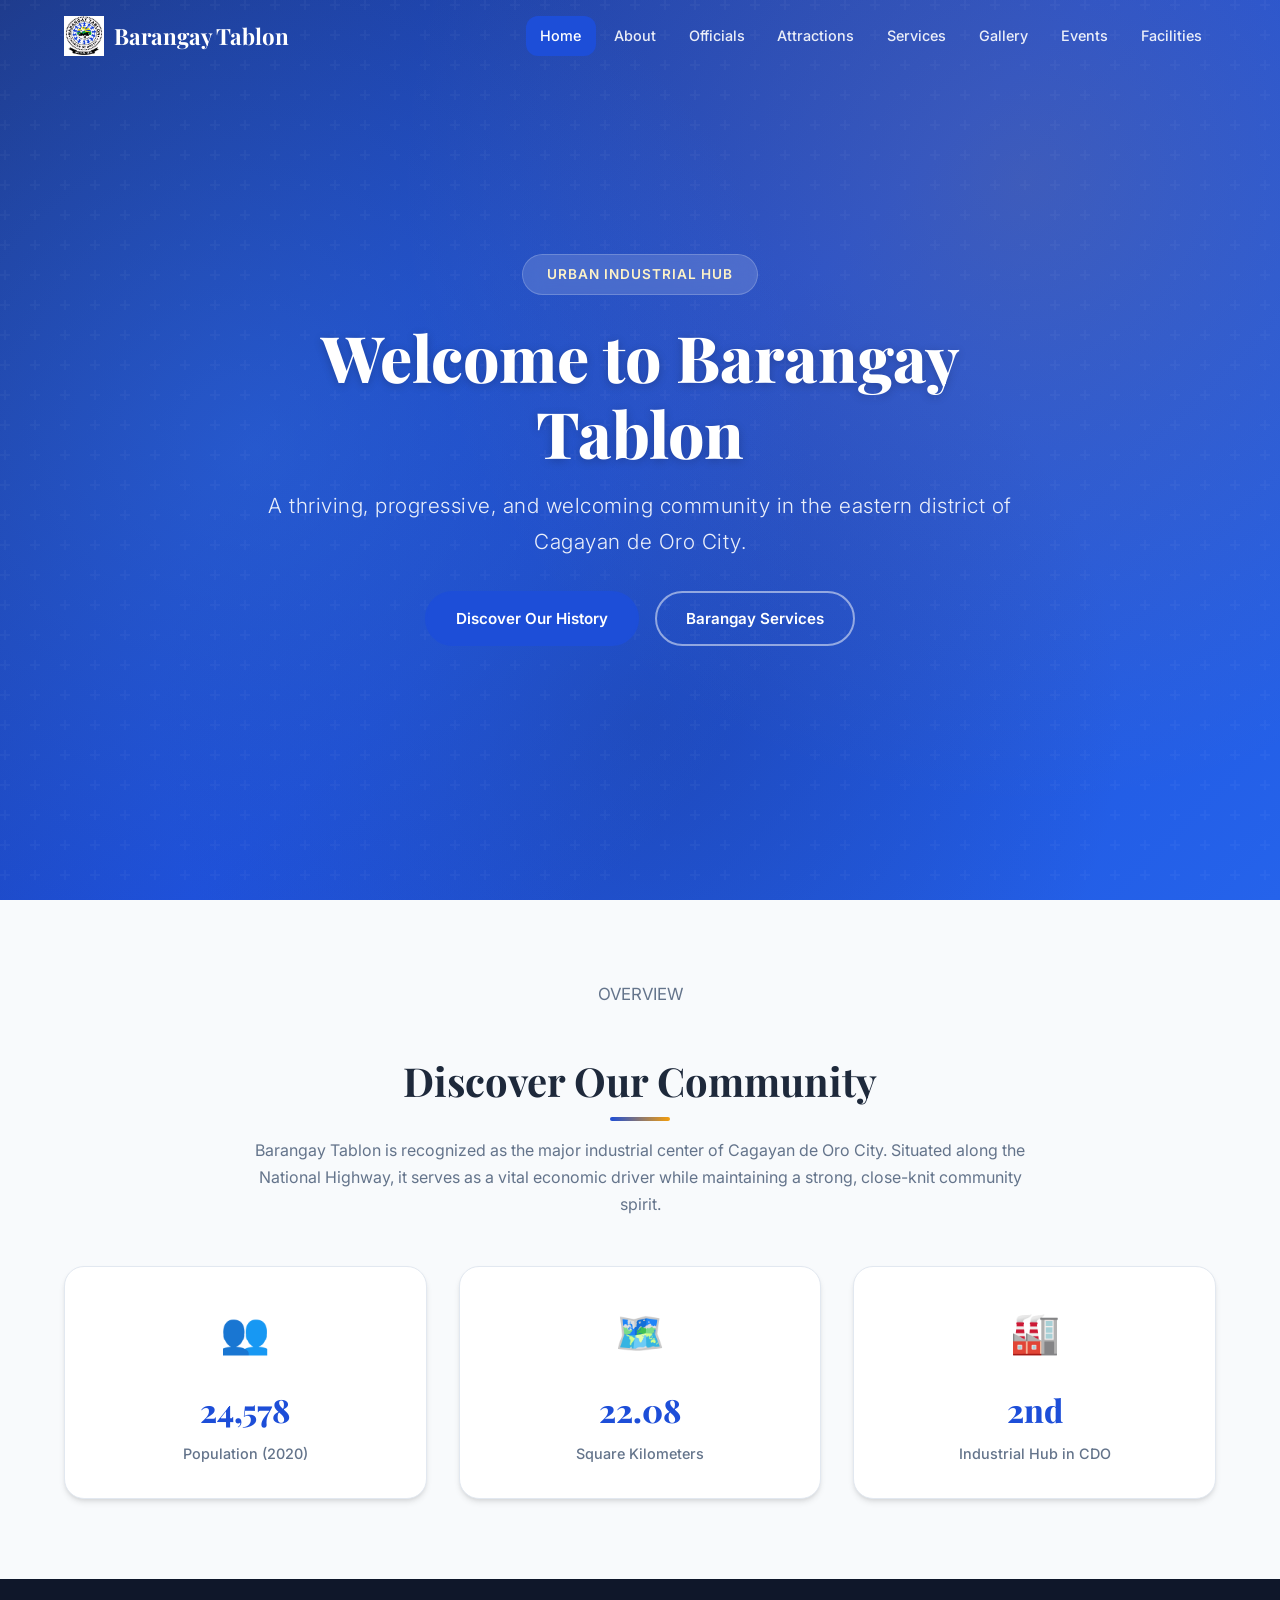
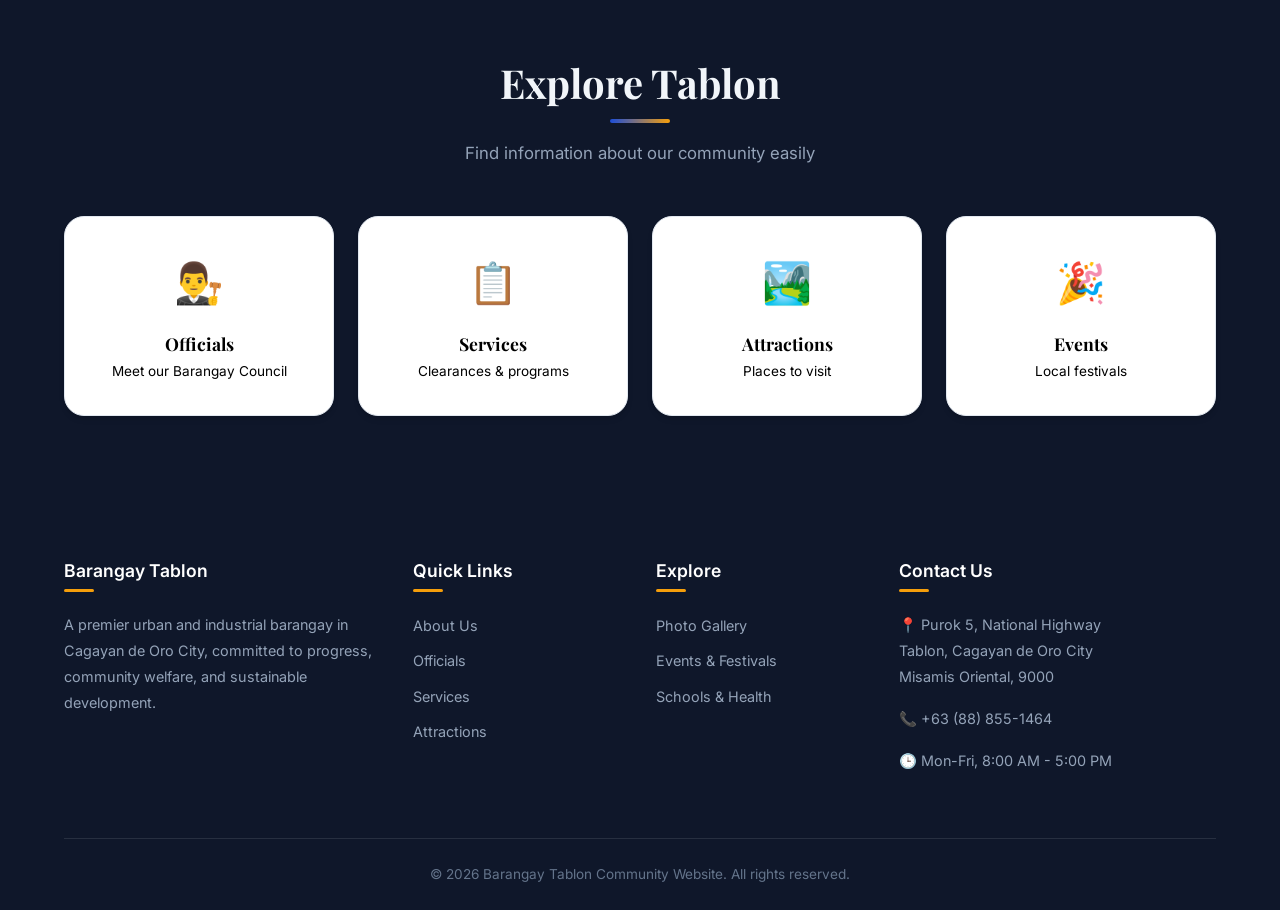
==== index.html @ ef137ee4 "feat: complete Barangay Tablon community portal mini-project for ITE 387" ====
<!DOCTYPE html>
<html lang="en">

<head>
    <meta charset="UTF-8">
    <meta name="viewport" content="width=device-width, initial-scale=1.0">
    <title>Barangay Tablon | Cagayan de Oro City</title>
    <meta name="description"
        content="Welcome to the official community website of Barangay Tablon, Cagayan de Oro City. Discover our history, services, and local attractions.">
    <link rel="stylesheet" href="css/styles.css">
</head>

<body>
    <!-- Navbar -->
    <nav class="navbar" id="navbar">
        <div class="container nav-container">
            <a href="index.html" class="nav-brand">
                <img src="barangay_tablon_logo.jpg" alt="Barangay Tablon Logo" class="brand-logo">
                Barangay Tablon
            </a>
            <button class="hamburger" id="hamburger" aria-label="Toggle Navigation">
                <span></span>
                <span></span>
                <span></span>
            </button>
            <div class="nav-links" id="navLinks">
                <a href="index.html">Home</a>
                <a href="about.html">About</a>
                <a href="officials.html">Officials</a>
                <a href="attractions.html">Attractions</a>
                <a href="services.html">Services</a>
                <a href="gallery.html">Gallery</a>
                <a href="events.html">Events</a>
                <a href="facilities.html">Facilities</a>
            </div>
        </div>
    </nav>
    <div class="nav-overlay" id="navOverlay"></div>

    <!-- Hero Section -->
    <header class="hero">
        <div class="hero-content">
            <div class="hero-badge">Urban Industrial Hub</div>
            <h1>Welcome to Barangay Tablon</h1>
            <p class="hero-tagline">A thriving, progressive, and welcoming community in the eastern district of Cagayan
                de Oro City.</p>
            <div class="hero-buttons">
                <a href="about.html" class="btn btn-primary">Discover Our History</a>
                <a href="services.html" class="btn btn-outline">Barangay Services</a>
            </div>
        </div>
    </header>

    <!-- Intro Section -->
    <section class="section animate-on-scroll">
        <div class="container">
            <div class="section-subtitle">OVERVIEW</div>
            <h2 class="section-title">Discover Our Community</h2>
            <p class="text-center" style="max-width: 800px; margin: 0 auto 3rem;">
                Barangay Tablon is recognized as the major industrial center of Cagayan de Oro City. Situated along the
                National Highway, it serves as a vital economic driver while maintaining a strong, close-knit community
                spirit.
            </p>

            <div class="grid-3">
                <div class="stat-card">
                    <div class="stat-icon">👥</div>
                    <div class="stat-number">24,578</div>
                    <p class="stat-label">Population (2020)</p>
                </div>
                <div class="stat-card">
                    <div class="stat-icon">🗺️</div>
                    <div class="stat-number">22.08</div>
                    <p class="stat-label">Square Kilometers</p>
                </div>
                <div class="stat-card">
                    <div class="stat-icon">🏭</div>
                    <div class="stat-number">2nd</div>
                    <p class="stat-label">Industrial Hub in CDO</p>
                </div>
            </div>
        </div>
    </section>

    <!-- Quick Links Section -->
    <section class="section section-dark animate-on-scroll">
        <div class="container">
            <h2 class="section-title">Explore Tablon</h2>
            <p class="section-subtitle">Find information about our community easily</p>

            <div class="grid-4">
                <a href="officials.html" class="quick-link-card">
                    <div class="ql-icon">👨‍⚖️</div>
                    <h3>Officials</h3>
                    <p>Meet our Barangay Council</p>
                </a>
                <a href="services.html" class="quick-link-card">
                    <div class="ql-icon">📋</div>
                    <h3>Services</h3>
                    <p>Clearances & programs</p>
                </a>
                <a href="attractions.html" class="quick-link-card">
                    <div class="ql-icon">🏞️</div>
                    <h3>Attractions</h3>
                    <p>Places to visit</p>
                </a>
                <a href="events.html" class="quick-link-card">
                    <div class="ql-icon">🎉</div>
                    <h3>Events</h3>
                    <p>Local festivals</p>
                </a>
            </div>
        </div>
    </section>

    <!-- Footer -->
    <footer class="footer">
        <div class="container">
            <div class="footer-grid">
                <div class="footer-col">
                    <h3>Barangay Tablon</h3>
                    <p>A premier urban and industrial barangay in Cagayan de Oro City, committed to progress, community
                        welfare, and sustainable development.</p>
                </div>
                <div class="footer-col">
                    <h3>Quick Links</h3>
                    <ul>
                        <li><a href="about.html">About Us</a></li>
                        <li><a href="officials.html">Officials</a></li>
                        <li><a href="services.html">Services</a></li>
                        <li><a href="attractions.html">Attractions</a></li>
                    </ul>
                </div>
                <div class="footer-col">
                    <h3>Explore</h3>
                    <ul>
                        <li><a href="gallery.html">Photo Gallery</a></li>
                        <li><a href="events.html">Events & Festivals</a></li>
                        <li><a href="facilities.html">Schools & Health</a></li>
                    </ul>
                </div>
                <div class="footer-col">
                    <h3>Contact Us</h3>
                    <p>📍 Purok 5, National Highway<br>Tablon, Cagayan de Oro City<br>Misamis Oriental, 9000</p>
                    <p>📞 +63 (88) 855-1464</p>
                    <p>🕒 Mon-Fri, 8:00 AM - 5:00 PM</p>
                </div>
            </div>
            <div class="footer-bottom">
                <p>&copy; 2026 Barangay Tablon Community Website. All rights reserved.</p>
            </div>
        </div>
    </footer>

    <script src="js/main.js"></script>
</body>

</html>
---- css/styles.css ----
/* ========================================
   Barangay Tablon Community Website
   Global Stylesheet
   ======================================== */

/* ---- Google Fonts ---- */
@import url('https://fonts.googleapis.com/css2?family=Inter:wght@300;400;500;600;700&family=Playfair+Display:wght@400;600;700;800&display=swap');

/* ========================================
   1. CSS Custom Properties
   ======================================== */
:root {
  /* Colors — Blue Theme */
  --primary: #1d4ed8;
  --primary-dark: #1e3a8a;
  --primary-light: #3b82f6;
  --primary-lighter: #93bbfd;
  --primary-lightest: #dbeafe;
  --primary-bg: #eff6ff;
  --accent: #f59e0b;
  --accent-dark: #d97706;
  --accent-light: #fef3c7;
  --bg: #f8fafc;
  --surface: #ffffff;
  --dark-bg: #0f172a;
  --dark-surface: #1e293b;
  --text: #1e293b;
  --text-light: #64748b;
  --text-white: #f1f5f9;
  --border: #e2e8f0;

  /* Shadows */
  --shadow-sm: 0 1px 2px rgba(0, 0, 0, 0.05);
  --shadow: 0 4px 6px -1px rgba(0, 0, 0, 0.1),
    0 2px 4px -2px rgba(0, 0, 0, 0.1);
  --shadow-md: 0 10px 15px -3px rgba(0, 0, 0, 0.1),
    0 4px 6px -4px rgba(0, 0, 0, 0.1);
  --shadow-lg: 0 20px 25px -5px rgba(0, 0, 0, 0.1),
    0 8px 10px -6px rgba(0, 0, 0, 0.1);
  --shadow-xl: 0 25px 50px -12px rgba(0, 0, 0, 0.25);

  /* Spacing */
  --section-padding: 5rem 0;
  --container-padding: 0 1.5rem;

  /* Borders */
  --radius: 12px;
  --radius-lg: 20px;
  --radius-full: 9999px;

  /* Transitions */
  --transition: 0.3s ease;
  --transition-slow: 0.5s ease;
}

/* ========================================
   2. Reset & Base
   ======================================== */
*,
*::before,
*::after {
  margin: 0;
  padding: 0;
  box-sizing: border-box;
}

html {
  scroll-behavior: smooth;
  font-size: 16px;
}

body {
  font-family: "Inter", -apple-system, BlinkMacSystemFont, sans-serif;
  color: var(--text);
  background: var(--bg);
  line-height: 1.7;
  overflow-x: hidden;
}

img {
  max-width: 100%;
  height: auto;
  display: block;
}

a {
  text-decoration: none;
  color: var(--primary);
  transition: color var(--transition);
}

a:hover {
  color: var(--primary-dark);
}

ul {
  list-style: none;
}

/* ========================================
   3. Typography
   ======================================== */
h1,
h2,
h3,
h4,
h5,
h6 {
  font-family: "Playfair Display", Georgia, serif;
  font-weight: 700;
  line-height: 1.2;
  color: var(--text);
}

h1 {
  font-size: clamp(2.2rem, 5vw, 3.5rem);
}

h2 {
  font-size: clamp(1.8rem, 4vw, 2.5rem);
}

h3 {
  font-size: clamp(1.3rem, 3vw, 1.75rem);
}

h4 {
  font-size: 1.25rem;
}

p {
  margin-bottom: 1rem;
  color: var(--text-light);
}

.text-center {
  text-align: center;
}

.text-accent {
  color: var(--accent);
}

.text-primary {
  color: var(--primary);
}

/* ========================================
   4. Layout Utilities
   ======================================== */
.container {
  max-width: 1200px;
  margin: 0 auto;
  padding: var(--container-padding);
}

.grid-2 {
  display: grid;
  grid-template-columns: repeat(2, 1fr);
  gap: 2rem;
}

.grid-3 {
  display: grid;
  grid-template-columns: repeat(3, 1fr);
  gap: 2rem;
}

.grid-4 {
  display: grid;
  grid-template-columns: repeat(4, 1fr);
  gap: 1.5rem;
}

.section {
  padding: var(--section-padding);
}

.section-title {
  text-align: center;
  margin-bottom: 1rem;
  position: relative;
}

.section-title::after {
  content: "";
  display: block;
  width: 60px;
  height: 4px;
  background: linear-gradient(90deg, var(--primary), var(--accent));
  margin: 0.75rem auto 0;
  border-radius: var(--radius-full);
}

.section-subtitle {
  text-align: center;
  color: var(--text-light);
  max-width: 600px;
  margin: 0 auto 3rem;
  font-size: 1.05rem;
}

.section-dark {
  background: var(--dark-bg);
  color: var(--text-white);
}

.section-dark h2,
.section-dark h3,
.section-dark h4 {
  color: var(--text-white);
}

.section-dark p {
  color: #94a3b8;
}

/* ========================================
   5. Navigation
   ======================================== */
.navbar {
  position: fixed;
  top: 0;
  left: 0;
  width: 100%;
  z-index: 1000;
  padding: 1rem 0;
  transition: all var(--transition);
  background: transparent;
}

.navbar.scrolled {
  background: rgba(255, 255, 255, 0.95);
  backdrop-filter: blur(20px);
  -webkit-backdrop-filter: blur(20px);
  box-shadow: var(--shadow);
  padding: 0.6rem 0;
}

.nav-container {
  display: flex;
  align-items: center;
  justify-content: space-between;
}

.nav-brand {
  display: flex;
  align-items: center;
  gap: 0.6rem;
  font-family: "Playfair Display", serif;
  font-size: 1.4rem;
  font-weight: 700;
  color: #fff;
  transition: color var(--transition);
}

.navbar.scrolled .nav-brand {
  color: var(--primary-dark);
}

.brand-logo {
  height: 40px;
  width: 40px;
  object-fit: contain;
}

.nav-links {
  display: flex;
  align-items: center;
  gap: 0.25rem;
}

.nav-links a {
  padding: 0.5rem 0.9rem;
  border-radius: var(--radius);
  font-size: 0.9rem;
  font-weight: 500;
  color: rgba(255, 255, 255, 0.9);
  transition: all var(--transition);
}

.navbar.scrolled .nav-links a {
  color: var(--text);
}

.nav-links a:hover,
.nav-links a.active {
  color: #fff;
  background: var(--primary);
}

.navbar.scrolled .nav-links a:hover,
.navbar.scrolled .nav-links a.active {
  color: #fff;
  background: var(--primary);
}

/* Hamburger */
.hamburger {
  display: none;
  flex-direction: column;
  gap: 5px;
  background: none;
  border: none;
  cursor: pointer;
  padding: 4px;
  z-index: 1001;
}

.hamburger span {
  display: block;
  width: 26px;
  height: 3px;
  background: #fff;
  border-radius: 3px;
  transition: all var(--transition);
}

.navbar.scrolled .hamburger span {
  background: var(--text);
}

.hamburger.active span:nth-child(1) {
  transform: rotate(45deg) translate(6px, 6px);
}

.hamburger.active span:nth-child(2) {
  opacity: 0;
}

.hamburger.active span:nth-child(3) {
  transform: rotate(-45deg) translate(6px, -6px);
}

/* Mobile Overlay */
.nav-overlay {
  display: none;
  position: fixed;
  top: 0;
  left: 0;
  width: 100%;
  height: 100%;
  background: rgba(0, 0, 0, 0.5);
  z-index: 998;
}

.nav-overlay.active {
  display: block;
}

/* ========================================
   6. Hero Sections
   ======================================== */
.hero {
  min-height: 100vh;
  display: flex;
  align-items: center;
  justify-content: center;
  text-align: center;
  position: relative;
  background: linear-gradient(135deg,
      var(--primary-dark) 0%,
      var(--primary) 50%,
      #2563eb 100%);
  overflow: hidden;
}

.hero::before {
  content: "";
  position: absolute;
  inset: 0;
  background: radial-gradient(circle at 20% 50%,
      rgba(59, 130, 246, 0.3) 0%,
      transparent 50%),
    radial-gradient(circle at 80% 20%,
      rgba(245, 158, 11, 0.15) 0%,
      transparent 50%),
    radial-gradient(circle at 50% 80%,
      rgba(30, 58, 138, 0.4) 0%,
      transparent 50%);
  z-index: 1;
}

.hero::after {
  content: "";
  position: absolute;
  inset: 0;
  background: url("data:image/svg+xml,%3Csvg width='60' height='60' viewBox='0 0 60 60' xmlns='http://www.w3.org/2000/svg'%3E%3Cg fill='none' fill-rule='evenodd'%3E%3Cg fill='%23ffffff' fill-opacity='0.03'%3E%3Cpath d='m36 34v-4h-2v4h-4v2h4v4h2v-4h4v-2h-4zm0-30V0h-2v4h-4v2h4v4h2V6h4V4h-4zM6 34v-4H4v4H0v2h4v4h2v-4h4v-2H6zM6 4V0H4v4H0v2h4v4h2V6h4V4H6z'/%3E%3C/g%3E%3C/g%3E%3C/svg%3E");
  z-index: 1;
}

.hero-content {
  position: relative;
  z-index: 2;
  max-width: 800px;
  padding: 0 1.5rem;
  animation: fadeInUp 1s ease-out;
}

.hero h1 {
  color: #fff;
  font-size: clamp(2.5rem, 6vw, 4rem);
  margin-bottom: 1rem;
  font-weight: 800;
  text-shadow: 0 2px 10px rgba(0, 0, 0, 0.2);
}

.hero .hero-tagline {
  color: rgba(255, 255, 255, 0.9);
  font-size: clamp(1.05rem, 2.5vw, 1.3rem);
  margin-bottom: 2rem;
  font-weight: 300;
  letter-spacing: 0.5px;
}

.hero .hero-badge {
  display: inline-block;
  background: rgba(255, 255, 255, 0.15);
  backdrop-filter: blur(10px);
  padding: 0.5rem 1.5rem;
  border-radius: var(--radius-full);
  color: var(--accent-light);
  font-size: 0.85rem;
  font-weight: 600;
  letter-spacing: 1px;
  text-transform: uppercase;
  margin-bottom: 1.5rem;
  border: 1px solid rgba(255, 255, 255, 0.2);
}

.hero-buttons {
  display: flex;
  gap: 1rem;
  justify-content: center;
  flex-wrap: wrap;
}

/* Page Hero — inner pages */
.page-hero {
  min-height: 45vh;
  display: flex;
  align-items: center;
  justify-content: center;
  text-align: center;
  position: relative;
  background: linear-gradient(135deg,
      var(--primary-dark) 0%,
      var(--primary) 100%);
  overflow: hidden;
}

.page-hero::before {
  content: "";
  position: absolute;
  inset: 0;
  background: radial-gradient(circle at 30% 40%,
      rgba(59, 130, 246, 0.3) 0%,
      transparent 50%),
    radial-gradient(circle at 70% 60%,
      rgba(245, 158, 11, 0.1) 0%,
      transparent 50%);
  z-index: 1;
}

.page-hero::after {
  content: "";
  position: absolute;
  inset: 0;
  background: url("data:image/svg+xml,%3Csvg width='60' height='60' viewBox='0 0 60 60' xmlns='http://www.w3.org/2000/svg'%3E%3Cg fill='none' fill-rule='evenodd'%3E%3Cg fill='%23ffffff' fill-opacity='0.03'%3E%3Cpath d='m36 34v-4h-2v4h-4v2h4v4h2v-4h4v-2h-4zm0-30V0h-2v4h-4v2h4v4h2V6h4V4h-4zM6 34v-4H4v4H0v2h4v4h2v-4h4v-2H6zM6 4V0H4v4H0v2h4v4h2V6h4V4H6z'/%3E%3C/g%3E%3C/g%3E%3C/svg%3E");
  z-index: 1;
}

.page-hero-content {
  position: relative;
  z-index: 2;
  padding: 0 1.5rem;
  padding-top: 4rem;
  animation: fadeInUp 0.8s ease-out;
}

.page-hero h1 {
  color: #fff;
  margin-bottom: 0.75rem;
  text-shadow: 0 2px 10px rgba(0, 0, 0, 0.2);
}

.page-hero p {
  color: rgba(255, 255, 255, 0.85);
  font-size: 1.1rem;
  max-width: 600px;
  margin: 0 auto;
}

.breadcrumb {
  display: flex;
  align-items: center;
  justify-content: center;
  gap: 0.5rem;
  margin-bottom: 1rem;
  font-size: 0.9rem;
}

.breadcrumb a {
  color: rgba(255, 255, 255, 0.7);
}

.breadcrumb a:hover {
  color: #fff;
}

.breadcrumb span {
  color: var(--accent);
}

/* ========================================
   7. Cards
   ======================================== */
.card {
  background: var(--surface);
  border-radius: var(--radius-lg);
  overflow: hidden;
  box-shadow: var(--shadow);
  transition: all var(--transition);
  border: 1px solid var(--border);
}

.card:hover {
  transform: translateY(-5px);
  box-shadow: var(--shadow-lg);
}

.card-img {
  height: 220px;
  overflow: hidden;
  background: linear-gradient(135deg, var(--primary-lightest), #c7d2fe);
  display: flex;
  align-items: center;
  justify-content: center;
  position: relative;
}

.card-img img {
  width: 100%;
  height: 100%;
  object-fit: cover;
  transition: transform var(--transition-slow);
}

.card:hover .card-img img {
  transform: scale(1.05);
}

.card-img .img-placeholder {
  display: flex;
  flex-direction: column;
  align-items: center;
  gap: 0.5rem;
  color: var(--primary-lighter);
  font-size: 0.85rem;
  font-weight: 500;
}

.card-img .img-placeholder .placeholder-icon {
  font-size: 2.5rem;
  opacity: 0.7;
}

.card-content {
  padding: 1.5rem;
}

.card-content h3 {
  margin-bottom: 0.5rem;
  font-size: 1.2rem;
}

.card-content p {
  font-size: 0.95rem;
  line-height: 1.6;
}

.card-badge {
  display: inline-block;
  padding: 0.25rem 0.75rem;
  border-radius: var(--radius-full);
  font-size: 0.75rem;
  font-weight: 600;
  text-transform: uppercase;
  letter-spacing: 0.5px;
  margin-bottom: 0.75rem;
}

.badge-landmark {
  background: #dbeafe;
  color: #1d4ed8;
}

.badge-nature {
  background: #d1fae5;
  color: #059669;
}

.badge-culture {
  background: #fef3c7;
  color: #d97706;
}

.badge-recreation {
  background: #ede9fe;
  color: #7c3aed;
}

/* Featured Card — Officials captain */
.featured-card {
  background: var(--surface);
  border-radius: var(--radius-lg);
  padding: 2.5rem;
  text-align: center;
  box-shadow: var(--shadow-md);
  border: 2px solid var(--primary-lightest);
  transition: all var(--transition);
}

.featured-card:hover {
  border-color: var(--primary-light);
  box-shadow: var(--shadow-lg);
}

.featured-card .card-avatar {
  width: 150px;
  height: 150px;
  border-radius: 50%;
  margin: 0 auto 1.5rem;
  background: linear-gradient(135deg, var(--primary-lightest), #c7d2fe);
  display: flex;
  align-items: center;
  justify-content: center;
  font-size: 3.5rem;
  overflow: hidden;
  border: 4px solid var(--primary-light);
}

.featured-card .card-avatar img {
  width: 100%;
  height: 100%;
  object-fit: cover;
}

.featured-card h3 {
  font-size: 1.4rem;
  margin-bottom: 0.25rem;
}

.featured-card .position {
  color: var(--primary);
  font-weight: 600;
  font-size: 0.95rem;
  margin-bottom: 0.5rem;
}

.featured-card .term {
  color: var(--text-light);
  font-size: 0.85rem;
}

/* Stat Card */
.stat-card {
  background: var(--surface);
  border-radius: var(--radius-lg);
  padding: 2rem;
  text-align: center;
  box-shadow: var(--shadow);
  border: 1px solid var(--border);
  transition: all var(--transition);
}

.stat-card:hover {
  transform: translateY(-3px);
  box-shadow: var(--shadow-md);
}

.stat-card .stat-icon {
  font-size: 2.5rem;
  margin-bottom: 1rem;
}

.stat-card .stat-number {
  font-family: "Playfair Display", serif;
  font-size: 2rem;
  font-weight: 800;
  color: var(--primary);
  margin-bottom: 0.25rem;
}

.stat-card .stat-label {
  color: var(--text-light);
  font-size: 0.9rem;
  font-weight: 500;
  margin-bottom: 0;
}

/* Service Card */
.service-card {
  background: var(--surface);
  border-radius: var(--radius-lg);
  padding: 2rem;
  box-shadow: var(--shadow);
  border: 1px solid var(--border);
  transition: all var(--transition);
  display: flex;
  gap: 1.25rem;
  align-items: flex-start;
}

.service-card:hover {
  transform: translateY(-3px);
  box-shadow: var(--shadow-md);
  border-color: var(--primary-light);
}

.service-card .service-icon {
  flex-shrink: 0;
  width: 55px;
  height: 55px;
  border-radius: var(--radius);
  background: var(--primary-bg);
  display: flex;
  align-items: center;
  justify-content: center;
  font-size: 1.5rem;
}

.service-card h4 {
  margin-bottom: 0.4rem;
  font-family: "Inter", sans-serif;
  font-weight: 600;
  color: black;
}

.service-card p {
  font-size: 0.9rem;
  margin-bottom: 0;
  color: var(--text);
}

/* Info Card */
.info-card {
  background: var(--surface);
  border-radius: var(--radius-lg);
  padding: 2rem;
  box-shadow: var(--shadow);
  border: 1px solid var(--border);
}

.info-card h3 {
  margin-bottom: 1rem;
  display: flex;
  align-items: center;
  gap: 0.5rem;
}

.info-card ul li {
  padding: 0.6rem 0;
  border-bottom: 1px solid var(--border);
  display: flex;
  align-items: center;
  gap: 0.5rem;
  color: var(--text-light);
  font-size: 0.95rem;
}

.info-card ul li:last-child {
  border-bottom: none;
}

/* Quick Link Card — Home page */
.quick-link-card {
  background: var(--surface);
  border-radius: var(--radius-lg);
  padding: 2rem;
  text-align: center;
  box-shadow: var(--shadow);
  border: 1px solid var(--border);
  transition: all var(--transition);
  cursor: pointer;
  display: block;
  color: black;
}

.quick-link-card:hover {
  transform: translateY(-5px);
  box-shadow: var(--shadow-lg);
  border-color: var(--primary-light);
  color: black;
}

.quick-link-card .ql-icon {
  font-size: 2.5rem;
  margin-bottom: 1rem;
}

.quick-link-card h3 {
  font-size: 1.1rem;
  margin-bottom: 0.4rem;
  color: black;
}

.quick-link-card p {
  font-size: 0.85rem;
  margin-bottom: 0;
  color: black;
}

/* ========================================
   8. Buttons
   ======================================== */
.btn {
  display: inline-flex;
  align-items: center;
  gap: 0.5rem;
  padding: 0.8rem 1.8rem;
  border-radius: var(--radius-full);
  font-family: "Inter", sans-serif;
  font-size: 0.95rem;
  font-weight: 600;
  cursor: pointer;
  border: 2px solid transparent;
  transition: all var(--transition);
}

.btn-primary {
  background: var(--primary);
  color: #fff;
  border-color: var(--primary);
}

.btn-primary:hover {
  background: var(--primary-dark);
  border-color: var(--primary-dark);
  color: #fff;
  transform: translateY(-2px);
  box-shadow: 0 4px 12px rgba(29, 78, 216, 0.4);
}

.btn-outline {
  background: transparent;
  color: #fff;
  border-color: rgba(255, 255, 255, 0.5);
}

.btn-outline:hover {
  background: #fff;
  color: var(--primary);
  border-color: #fff;
  transform: translateY(-2px);
}

.btn-accent {
  background: var(--accent);
  color: #fff;
  border-color: var(--accent);
}

.btn-accent:hover {
  background: var(--accent-dark);
  border-color: var(--accent-dark);
  color: #fff;
  transform: translateY(-2px);
  box-shadow: 0 4px 12px rgba(245, 158, 11, 0.4);
}

/* ========================================
   9. Timeline
   ======================================== */
.timeline {
  position: relative;
  max-width: 800px;
  margin: 0 auto;
  padding: 2rem 0;
}

.timeline::before {
  content: "";
  position: absolute;
  left: 50%;
  top: 0;
  bottom: 0;
  width: 3px;
  background: linear-gradient(to bottom, var(--primary), var(--accent));
  transform: translateX(-50%);
  border-radius: var(--radius-full);
}

.timeline-item {
  position: relative;
  width: 50%;
  padding: 1.5rem 2.5rem;
}

.timeline-item:nth-child(odd) {
  left: 0;
  text-align: right;
}

.timeline-item:nth-child(even) {
  left: 50%;
}

.timeline-item::before {
  content: "";
  position: absolute;
  top: 2rem;
  width: 16px;
  height: 16px;
  border-radius: 50%;
  background: var(--primary);
  border: 3px solid var(--surface);
  box-shadow: var(--shadow);
  z-index: 1;
}

.timeline-item:nth-child(odd)::before {
  right: -8px;
}

.timeline-item:nth-child(even)::before {
  left: -8px;
}

.timeline-content {
  background: var(--surface);
  padding: 1.5rem;
  border-radius: var(--radius);
  box-shadow: var(--shadow);
  border: 1px solid var(--border);
}

.timeline-content .year {
  display: inline-block;
  background: var(--primary);
  color: #fff;
  padding: 0.2rem 0.8rem;
  border-radius: var(--radius-full);
  font-size: 0.8rem;
  font-weight: 700;
  margin-bottom: 0.5rem;
}

.timeline-content h4 {
  margin-bottom: 0.4rem;
  font-family: "Inter", sans-serif;
  font-weight: 600;
  color: black;
}

.timeline-content p {
  font-size: 0.9rem;
  margin-bottom: 0;
  color: var(--text);
}

/* ========================================
   10. Org Chart
   ======================================== */
.org-chart {
  display: flex;
  flex-direction: column;
  align-items: center;
  gap: 1.5rem;
  padding: 2rem 0;
}

.org-level {
  display: flex;
  gap: 1.5rem;
  justify-content: center;
  flex-wrap: wrap;
  position: relative;
}

.org-level::before {
  content: "";
  position: absolute;
  top: -1.5rem;
  left: 50%;
  width: 2px;
  height: 1.5rem;
  background: var(--primary-lighter);
}

.org-level:first-child::before {
  display: none;
}

.org-member {
  background: var(--surface);
  border: 2px solid var(--primary-lightest);
  border-radius: var(--radius);
  padding: 1rem 1.5rem;
  text-align: center;
  min-width: 160px;
  transition: all var(--transition);
}

.org-member:hover {
  border-color: var(--primary-light);
  box-shadow: var(--shadow);
}

.org-member.captain {
  border-color: var(--accent);
  background: linear-gradient(135deg, var(--accent-light), var(--surface));
}

.org-member h4 {
  font-family: "Inter", sans-serif;
  font-size: 0.95rem;
  font-weight: 600;
  margin-bottom: 0.15rem;
}

.org-member p {
  font-size: 0.8rem;
  margin-bottom: 0;
  color: var(--primary);
  font-weight: 500;
}

/* ========================================
   11. Gallery & Lightbox
   ======================================== */
.gallery-grid {
  display: grid;
  grid-template-columns: repeat(auto-fill, minmax(280px, 1fr));
  gap: 1.5rem;
}

.gallery-item {
  border-radius: var(--radius);
  overflow: hidden;
  cursor: pointer;
  position: relative;
  height: 250px;
  background: linear-gradient(135deg, var(--primary-lightest), #c7d2fe);
  display: flex;
  align-items: center;
  justify-content: center;
  transition: all var(--transition);
}

.gallery-item:hover {
  transform: scale(1.02);
  box-shadow: var(--shadow-lg);
}

.gallery-item img {
  width: 100%;
  height: 100%;
  object-fit: cover;
}

.gallery-item .gallery-overlay {
  position: absolute;
  bottom: 0;
  left: 0;
  right: 0;
  padding: 1.5rem;
  background: linear-gradient(to top, rgba(0, 0, 0, 0.7), transparent);
  color: #fff;
  transform: translateY(100%);
  transition: transform var(--transition);
}

.gallery-item:hover .gallery-overlay {
  transform: translateY(0);
}

.gallery-item .gallery-overlay p {
  color: #fff;
  font-size: 0.9rem;
  margin-bottom: 0;
}

/* Lightbox Modal */
.lightbox {
  display: none;
  position: fixed;
  inset: 0;
  background: rgba(0, 0, 0, 0.92);
  z-index: 2000;
  align-items: center;
  justify-content: center;
}

.lightbox.active {
  display: flex;
}

.lightbox-content {
  max-width: 90%;
  max-height: 85vh;
  position: relative;
}

.lightbox-content img {
  max-width: 100%;
  max-height: 85vh;
  object-fit: contain;
  border-radius: var(--radius);
}

.lightbox-close {
  position: absolute;
  top: 1.5rem;
  right: 1.5rem;
  background: rgba(255, 255, 255, 0.15);
  backdrop-filter: blur(10px);
  border: none;
  color: #fff;
  font-size: 1.8rem;
  cursor: pointer;
  width: 50px;
  height: 50px;
  border-radius: 50%;
  display: flex;
  align-items: center;
  justify-content: center;
  transition: all var(--transition);
  z-index: 2001;
}

.lightbox-close:hover {
  background: rgba(255, 255, 255, 0.3);
}

.lightbox-nav {
  position: absolute;
  top: 50%;
  transform: translateY(-50%);
  background: rgba(255, 255, 255, 0.15);
  backdrop-filter: blur(10px);
  border: none;
  color: #fff;
  font-size: 1.5rem;
  cursor: pointer;
  width: 50px;
  height: 50px;
  border-radius: 50%;
  display: flex;
  align-items: center;
  justify-content: center;
  transition: all var(--transition);
}

.lightbox-nav:hover {
  background: rgba(255, 255, 255, 0.3);
}

.lightbox-prev {
  left: 1.5rem;
}

.lightbox-next {
  right: 1.5rem;
}

.lightbox-caption {
  position: absolute;
  bottom: 1.5rem;
  left: 50%;
  transform: translateX(-50%);
  color: #fff;
  font-size: 1rem;
  text-align: center;
  background: rgba(0, 0, 0, 0.5);
  padding: 0.5rem 1.5rem;
  border-radius: var(--radius-full);
  backdrop-filter: blur(10px);
  white-space: nowrap;
}

/* ========================================
   12. Filter Buttons
   ======================================== */
.filter-buttons {
  display: flex;
  gap: 0.5rem;
  justify-content: center;
  flex-wrap: wrap;
  margin-bottom: 2.5rem;
}

.filter-btn {
  padding: 0.5rem 1.2rem;
  border-radius: var(--radius-full);
  border: 2px solid var(--border);
  background: var(--surface);
  color: var(--text-light);
  font-family: "Inter", sans-serif;
  font-size: 0.85rem;
  font-weight: 500;
  cursor: pointer;
  transition: all var(--transition);
}

.filter-btn:hover {
  border-color: var(--primary-light);
  color: var(--primary);
}

.filter-btn.active {
  background: var(--primary);
  border-color: var(--primary);
  color: #fff;
}

/* ========================================
   13. Events
   ======================================== */
.event-card {
  background: var(--surface);
  border-radius: var(--radius-lg);
  padding: 2rem;
  box-shadow: var(--shadow);
  border: 1px solid var(--border);
  display: flex;
  gap: 1.5rem;
  align-items: flex-start;
  transition: all var(--transition);
}

.event-card:hover {
  transform: translateY(-3px);
  box-shadow: var(--shadow-md);
}

.event-date {
  flex-shrink: 0;
  width: 70px;
  height: 70px;
  border-radius: var(--radius);
  background: linear-gradient(135deg, var(--primary), var(--primary-dark));
  display: flex;
  flex-direction: column;
  align-items: center;
  justify-content: center;
  color: #fff;
}

.event-date .month {
  font-size: 0.7rem;
  font-weight: 700;
  text-transform: uppercase;
  letter-spacing: 1px;
}

.event-date .icon {
  font-size: 1.5rem;
}

.event-info h3 {
  font-size: 1.2rem;
  margin-bottom: 0.4rem;
}

.event-info p {
  font-size: 0.9rem;
  margin-bottom: 0;
}

.event-info .event-tag {
  display: inline-block;
  padding: 0.15rem 0.6rem;
  background: var(--primary-bg);
  color: var(--primary);
  border-radius: var(--radius-full);
  font-size: 0.75rem;
  font-weight: 600;
  margin-top: 0.5rem;
}

/* ========================================
   14. Facilities
   ======================================== */
.facility-card {
  background: var(--surface);
  border-radius: var(--radius-lg);
  padding: 1.75rem;
  box-shadow: var(--shadow);
  border: 1px solid var(--border);
  transition: all var(--transition);
}

.facility-card:hover {
  transform: translateY(-3px);
  box-shadow: var(--shadow-md);
}

.facility-card .facility-icon {
  width: 50px;
  height: 50px;
  border-radius: var(--radius);
  display: flex;
  align-items: center;
  justify-content: center;
  font-size: 1.5rem;
  margin-bottom: 1rem;
}

.facility-card .facility-icon.school {
  background: #dbeafe;
}

.facility-card .facility-icon.health {
  background: #fce7f3;
}

.facility-card h4 {
  font-family: "Inter", sans-serif;
  font-weight: 600;
  margin-bottom: 0.4rem;
}

.facility-card p {
  font-size: 0.9rem;
  margin-bottom: 0.3rem;
}

.facility-card .facility-tag {
  display: inline-block;
  padding: 0.15rem 0.6rem;
  border-radius: var(--radius-full);
  font-size: 0.7rem;
  font-weight: 600;
  text-transform: uppercase;
  margin-bottom: 0.75rem;
}

.facility-card .facility-tag.public {
  background: #d1fae5;
  color: #059669;
}

.facility-card .facility-tag.private {
  background: #ede9fe;
  color: #7c3aed;
}

/* Hotlines */
.hotline-card {
  background: linear-gradient(135deg, #fef2f2, #fee2e2);
  border-radius: var(--radius-lg);
  padding: 2rem;
  border: 1px solid #fecaca;
}

.hotline-card h3 {
  color: #dc2626;
  display: flex;
  align-items: center;
  gap: 0.5rem;
  margin-bottom: 1rem;
}

.hotline-item {
  display: flex;
  justify-content: space-between;
  align-items: center;
  padding: 0.6rem 0;
  border-bottom: 1px solid #fecaca;
}

.hotline-item:last-child {
  border-bottom: none;
}

.hotline-item .name {
  font-weight: 500;
  color: var(--text);
  font-size: 0.9rem;
}

.hotline-item .number {
  font-weight: 700;
  color: #dc2626;
  font-size: 0.9rem;
}

.hotline-911 {
  text-align: center;
  padding: 1.5rem;
  background: #dc2626;
  border-radius: var(--radius);
  color: #fff;
  margin-bottom: 1.5rem;
}

.hotline-911 .big-number {
  font-size: 3rem;
  font-weight: 800;
  font-family: "Playfair Display", serif;
}

.hotline-911 p {
  color: rgba(255, 255, 255, 0.9);
  margin-bottom: 0;
  font-size: 0.85rem;
}

/* ========================================
   15. Contact & Map
   ======================================== */
.contact-grid {
  display: grid;
  grid-template-columns: 1fr 1fr;
  gap: 2rem;
}

.contact-item {
  display: flex;
  gap: 1rem;
  align-items: flex-start;
  padding: 1.25rem;
  border-radius: var(--radius);
  background: var(--primary-bg);
  transition: all var(--transition);
}

.contact-item:hover {
  background: var(--primary-lightest);
}

.contact-item .contact-icon {
  flex-shrink: 0;
  width: 45px;
  height: 45px;
  border-radius: 50%;
  background: var(--primary);
  display: flex;
  align-items: center;
  justify-content: center;
  font-size: 1.2rem;
}

.contact-item h4 {
  font-family: "Inter", sans-serif;
  font-weight: 600;
  font-size: 0.95rem;
  margin-bottom: 0.2rem;
  color: black;
}

.contact-item p {
  font-size: 0.9rem;
  margin-bottom: 0;
  color: var(--text);
}

.map-container {
  border-radius: var(--radius-lg);
  overflow: hidden;
  box-shadow: var(--shadow-md);
  border: 3px solid var(--border);
  height: 400px;
}

.map-container iframe {
  width: 100%;
  height: 100%;
  border: none;
}

/* ========================================
   16. About Page Specifics
   ======================================== */
.about-intro {
  display: grid;
  grid-template-columns: 1fr 1fr;
  gap: 3rem;
  align-items: center;
}

.about-intro-text h2 {
  text-align: left;
  margin-bottom: 1rem;
}

.about-intro-text h2::after {
  margin: 0.75rem 0 0;
}

.about-intro-img {
  border-radius: var(--radius-lg);
  overflow: hidden;
  height: 350px;
  background: linear-gradient(135deg, var(--primary-lightest), #c7d2fe);
  display: flex;
  align-items: center;
  justify-content: center;
  box-shadow: var(--shadow-md);
}

.about-intro-img img {
  width: 100%;
  height: 100%;
  object-fit: cover;
}

/* Vision/Mission Box */
.vm-grid {
  display: grid;
  grid-template-columns: 1fr 1fr;
  gap: 2rem;
}

.vm-box {
  background: linear-gradient(135deg, var(--primary), var(--primary-dark));
  border-radius: var(--radius-lg);
  padding: 3rem;
  color: #fff;
  text-align: center;
  position: relative;
  overflow: hidden;
}

.vm-box::before {
  content: "";
  position: absolute;
  top: -50%;
  right: -20%;
  width: 300px;
  height: 300px;
  border-radius: 50%;
  background: rgba(255, 255, 255, 0.05);
}

.vm-box h3 {
  color: #fff;
  margin-bottom: 1rem;
  position: relative;
}

.vm-box p {
  color: rgba(255, 255, 255, 0.9);
  font-size: 1.05rem;
  line-height: 1.8;
  max-width: 700px;
  margin: 0 auto;
  position: relative;
}

/* ========================================
   17. Footer
   ======================================== */
.footer {
  background: var(--dark-bg);
  color: var(--text-white);
  padding: 4rem 0 0;
}

.footer-grid {
  display: grid;
  grid-template-columns: 1.5fr 1fr 1fr 1.5fr;
  gap: 2rem;
  padding-bottom: 3rem;
  border-bottom: 1px solid rgba(255, 255, 255, 0.1);
}

.footer-col h3 {
  color: #fff;
  font-size: 1.1rem;
  margin-bottom: 1.25rem;
  font-family: "Inter", sans-serif;
  font-weight: 600;
  position: relative;
}

.footer-col h3::after {
  content: "";
  display: block;
  width: 30px;
  height: 3px;
  background: var(--accent);
  margin-top: 0.5rem;
  border-radius: var(--radius-full);
}

.footer-col p {
  color: #94a3b8;
  font-size: 0.9rem;
  line-height: 1.8;
}

.footer-col ul li {
  margin-bottom: 0.5rem;
}

.footer-col ul li a {
  color: #94a3b8;
  font-size: 0.9rem;
  transition: all var(--transition);
  display: inline-flex;
  align-items: center;
  gap: 0.3rem;
}

.footer-col ul li a:hover {
  color: var(--accent);
  padding-left: 5px;
}

.footer-bottom {
  text-align: center;
  padding: 1.5rem 0;
}

.footer-bottom p {
  color: #64748b;
  font-size: 0.85rem;
  margin-bottom: 0;
}

/* ========================================
   18. Animations
   ======================================== */
/* Progressive Enhancement for Scroll Animations [ITE 387: Lab 02]
   Default to visible so pages NEVER show blank white if JS is delayed or blocked */
.animate-on-scroll {
  opacity: 1;
  transform: translateY(0);
  transition: opacity 0.6s ease-out, transform 0.6s ease-out;
}

.js-active .animate-on-scroll:not(.animated) {
  opacity: 0;
  transform: translateY(30px);
}

.js-active .animate-on-scroll.animated {
  opacity: 1;
  transform: translateY(0);
}

@keyframes fadeInUp {
  from {
    opacity: 0;
    transform: translateY(30px);
  }

  to {
    opacity: 1;
    transform: translateY(0);
  }
}

@keyframes fadeIn {
  from {
    opacity: 0;
  }

  to {
    opacity: 1;
  }
}

@keyframes scaleIn {
  from {
    opacity: 0;
    transform: scale(0.9);
  }

  to {
    opacity: 1;
    transform: scale(1);
  }
}

/* ========================================
   19. Media Queries
   ======================================== */

/* Tablet Landscape */
@media (max-width: 1024px) {
  .grid-4 {
    grid-template-columns: repeat(2, 1fr);
  }

  .footer-grid {
    grid-template-columns: repeat(2, 1fr);
  }

  .contact-grid {
    grid-template-columns: 1fr;
  }
}

/* Tablet Portrait */
@media (max-width: 768px) {
  .hamburger {
    display: flex;
  }

  .nav-links {
    position: fixed;
    top: 0;
    right: -100%;
    width: 280px;
    height: 100vh;
    background: var(--dark-bg);
    flex-direction: column;
    padding: 5rem 2rem 2rem;
    gap: 0.25rem;
    transition: right var(--transition);
    box-shadow: -5px 0 20px rgba(0, 0, 0, 0.3);
    z-index: 999;
  }

  .nav-links.active {
    right: 0;
  }

  .nav-links a {
    color: rgba(255, 255, 255, 0.8) !important;
    padding: 0.75rem 1rem;
    width: 100%;
    border-radius: var(--radius);
  }

  .nav-links a:hover,
  .nav-links a.active {
    background: var(--primary);
    color: #fff !important;
  }

  .grid-2,
  .grid-3 {
    grid-template-columns: 1fr;
  }

  .grid-4 {
    grid-template-columns: 1fr;
  }

  .hero {
    min-height: 90vh;
  }

  .page-hero {
    min-height: 35vh;
  }

  .hero-buttons {
    flex-direction: column;
    align-items: center;
  }

  /* Timeline mobile */
  .timeline::before {
    left: 20px;
  }

  .timeline-item {
    width: 100%;
    left: 0 !important;
    text-align: left !important;
    padding-left: 50px;
    padding-right: 1rem;
  }

  .timeline-item::before {
    left: 12px !important;
    right: auto !important;
  }

  /* About intro */
  .about-intro {
    grid-template-columns: 1fr;
  }

  .about-intro-text h2 {
    text-align: center;
  }

  .about-intro-text h2::after {
    margin: 0.75rem auto 0;
  }

  .vm-grid {
    grid-template-columns: 1fr;
  }

  .vm-box {
    padding: 2rem;
  }

  /* Footer */
  .footer-grid {
    grid-template-columns: 1fr;
  }

  /* Events */
  .event-card {
    flex-direction: column;
  }

  /* Sections */
  .section {
    padding: 3.5rem 0;
  }

  .featured-card {
    padding: 1.5rem;
  }

  /* Org chart */
  .org-chart {
    align-items: stretch;
  }

  .org-level {
    flex-direction: column;
    align-items: stretch;
  }

  /* Service cards */
  .service-card {
    flex-direction: column;
  }
}

/* Mobile */
@media (max-width: 480px) {
  html {
    font-size: 14px;
  }

  .container {
    padding: 0 1rem;
  }

  .hero {
    min-height: 85vh;
  }

  .stat-card {
    padding: 1.25rem;
  }

  .gallery-grid {
    grid-template-columns: 1fr 1fr;
    gap: 0.75rem;
  }

  .gallery-item {
    height: 160px;
  }

  .nav-links {
    width: 100%;
  }
}

/* ============================================================================
   [ITE 387: Lab 02 - Dynamic UI Controls, Forms & Notifications]
   ============================================================================ */

/* ---- Toast Notification Container & Messages ---- */
.toast-container {
  position: fixed;
  top: 1.5rem;
  right: 1.5rem;
  z-index: 9999;
  display: flex;
  flex-direction: column;
  gap: 0.75rem;
  pointer-events: none;
}

.toast-message {
  pointer-events: auto;
  display: flex;
  align-items: center;
  gap: 0.75rem;
  background: var(--surface);
  color: var(--text);
  padding: 0.9rem 1.25rem;
  border-radius: var(--radius);
  box-shadow: var(--shadow-lg);
  border-left: 4px solid var(--primary);
  font-size: 0.95rem;
  font-weight: 500;
  opacity: 0;
  transform: translateX(50px);
  transition: all 0.3s cubic-bezier(0.16, 1, 0.3, 1);
  max-width: 400px;
}

.toast-message.show {
  opacity: 1;
  transform: translateX(0);
}

.toast-icon {
  font-size: 1.25rem;
  flex-shrink: 0;
}

.toast-success {
  border-left-color: #10b981;
}

.toast-warning {
  border-left-color: #f59e0b;
}

.toast-error {
  border-left-color: #ef4444;
}

.toast-info {
  border-left-color: var(--primary);
}

/* ---- Resident Feedback & Inquiry Form ---- */
.feedback-card {
  background: var(--surface);
  border-radius: var(--radius-lg);
  padding: 2.5rem;
  box-shadow: var(--shadow-md);
  border: 1px solid var(--border);
  max-width: 800px;
  margin: 0 auto;
}

.feedback-form .form-grid {
  display: grid;
  grid-template-columns: 1fr 1fr;
  gap: 1.5rem;
  margin-bottom: 1.5rem;
}

.feedback-form .form-group {
  display: flex;
  flex-direction: column;
  gap: 0.4rem;
}

.feedback-form .form-group.full-width {
  grid-column: 1 / -1;
}

.feedback-form .form-label {
  font-size: 0.9rem;
  font-weight: 600;
  color: var(--text);
}

.feedback-form .form-label .required {
  color: #ef4444;
  margin-left: 2px;
}

.feedback-form .form-input,
.feedback-form .form-select,
.feedback-form .form-textarea {
  width: 100%;
  padding: 0.8rem 1rem;
  font-family: inherit;
  font-size: 0.95rem;
  color: var(--text);
  background: var(--bg);
  border: 1.5px solid var(--border);
  border-radius: var(--radius);
  transition: border-color var(--transition), box-shadow var(--transition);
  outline: none;
}

.feedback-form .form-input:focus,
.feedback-form .form-select:focus,
.feedback-form .form-textarea:focus {
  border-color: var(--primary);
  box-shadow: 0 0 0 3px rgba(29, 78, 216, 0.15);
  background: var(--surface);
}

.feedback-form .form-textarea {
  resize: vertical;
  min-height: 120px;
}

.feedback-form .form-actions {
  display: flex;
  justify-content: flex-end;
  gap: 1rem;
  margin-top: 1.5rem;
}

@media (max-width: 768px) {
  .feedback-form .form-grid {
    grid-template-columns: 1fr;
    gap: 1rem;
  }

  .feedback-card {
    padding: 1.5rem;
  }
}
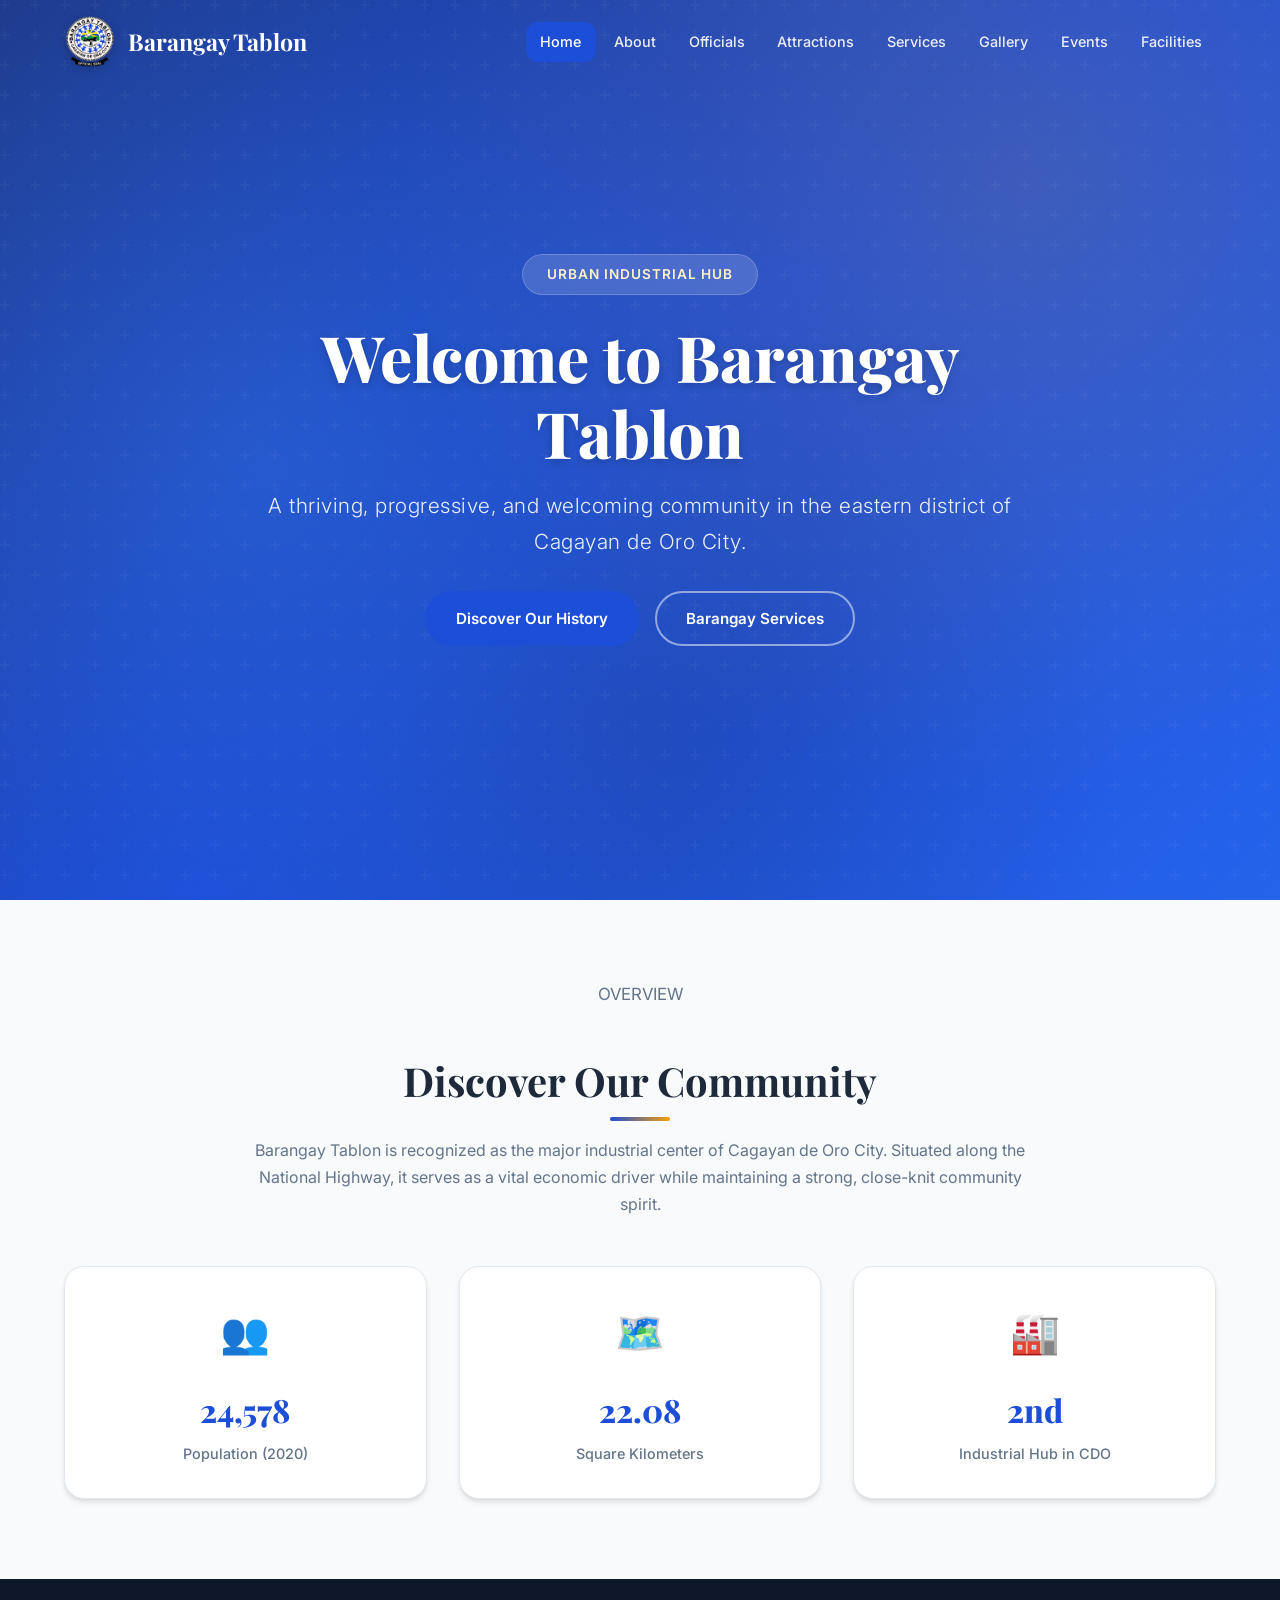
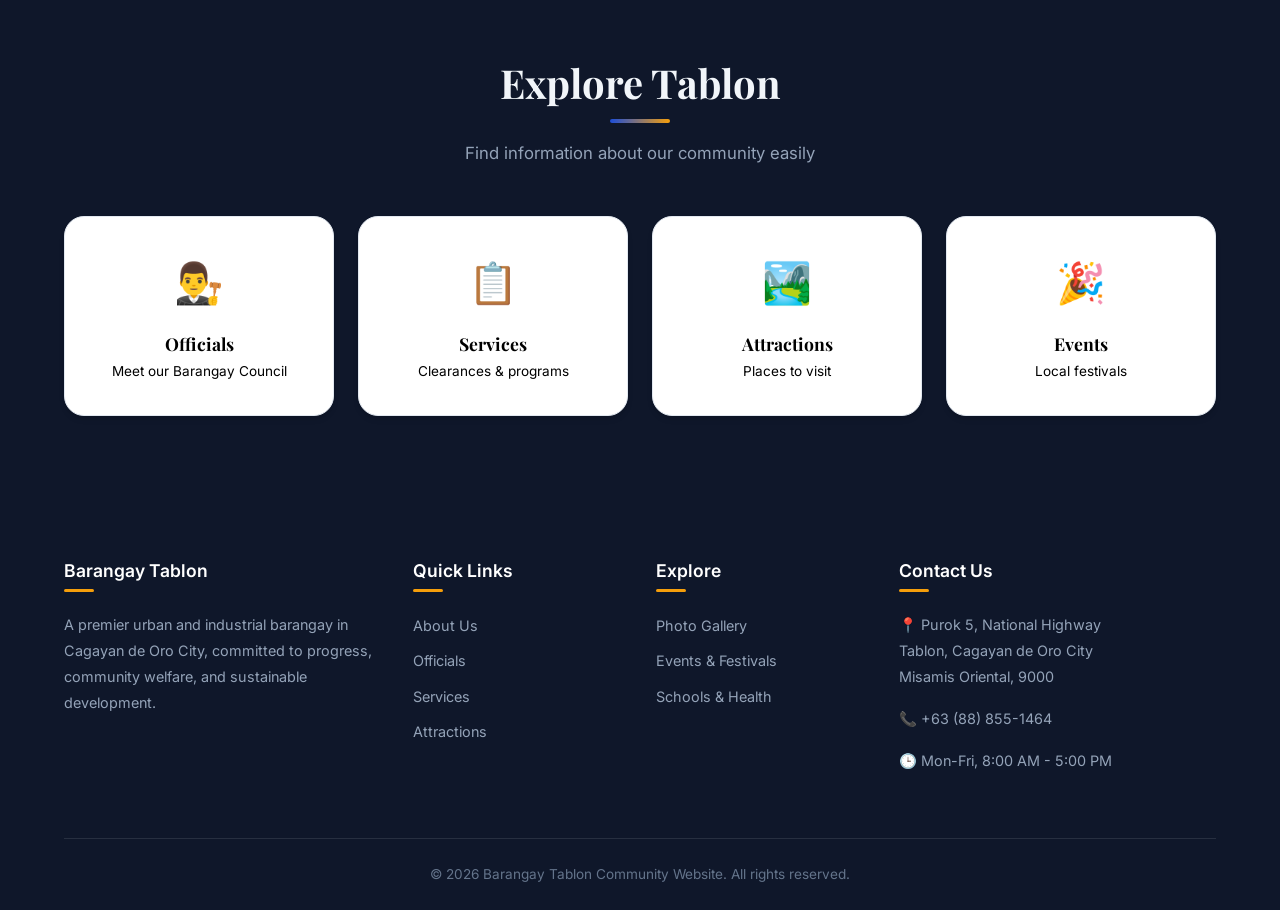
==== commit b224eee6: "feat(mobile): overhaul mobile UI/UX, enlarge logo to transparent PNG, redesign drawer, modernize off" ====
--- a/index.html
+++ b/index.html
@@ -15,7 +15,7 @@
     <nav class="navbar" id="navbar">
         <div class="container nav-container">
             <a href="index.html" class="nav-brand">
-                <img src="barangay_tablon_logo.jpg" alt="Barangay Tablon Logo" class="brand-logo">
+                <img src="barangay_tablon_logo.png" alt="Barangay Tablon Logo" class="brand-logo">
                 Barangay Tablon
             </a>
             <button class="hamburger" id="hamburger" aria-label="Toggle Navigation">
--- a/css/styles.css
+++ b/css/styles.css
@@ -67,6 +67,7 @@
 html {
   scroll-behavior: smooth;
   font-size: 16px;
+  overflow-x: hidden;
 }
 
 body {
@@ -246,9 +247,9 @@
 .nav-brand {
   display: flex;
   align-items: center;
-  gap: 0.6rem;
+  gap: 0.75rem;
   font-family: "Playfair Display", serif;
-  font-size: 1.4rem;
+  font-size: 1.45rem;
   font-weight: 700;
   color: #fff;
   transition: color var(--transition);
@@ -259,15 +260,26 @@
 }
 
 .brand-logo {
-  height: 40px;
-  width: 40px;
+  height: 52px;
+  width: 52px;
   object-fit: contain;
+  filter: drop-shadow(0 2px 5px rgba(0, 0, 0, 0.2));
+  transition: transform var(--transition);
+}
+
+.nav-brand:hover .brand-logo {
+  transform: scale(1.06);
 }
 
 .nav-links {
   display: flex;
   align-items: center;
   gap: 0.25rem;
+}
+
+.nav-drawer-header,
+.nav-drawer-footer {
+  display: none;
 }
 
 .nav-links a {
@@ -318,6 +330,10 @@
 
 .navbar.scrolled .hamburger span {
   background: var(--text);
+}
+
+.hamburger.active span {
+  background: #ffffff !important;
 }
 
 .hamburger.active span:nth-child(1) {
@@ -663,6 +679,168 @@
   font-size: 0.85rem;
 }
 
+/* Officials Modernized Cards */
+.official-lead-card {
+  background: var(--surface);
+  border-radius: var(--radius-lg);
+  padding: 2.5rem 2rem;
+  text-align: center;
+  box-shadow: var(--shadow-md);
+  border: 2px solid var(--primary-light);
+  position: relative;
+  overflow: hidden;
+  margin-bottom: 2.5rem;
+  transition: all var(--transition);
+}
+
+.official-lead-card::before {
+  content: "";
+  position: absolute;
+  top: 0;
+  left: 0;
+  right: 0;
+  height: 6px;
+  background: linear-gradient(90deg, var(--primary), var(--accent));
+}
+
+.official-lead-card:hover {
+  box-shadow: var(--shadow-lg);
+  transform: translateY(-2px);
+}
+
+.official-badge {
+  display: inline-block;
+  padding: 0.35rem 0.9rem;
+  border-radius: var(--radius-full);
+  font-size: 0.75rem;
+  font-weight: 700;
+  letter-spacing: 0.5px;
+  text-transform: uppercase;
+  background: var(--primary-bg);
+  color: var(--primary);
+  margin-bottom: 0.75rem;
+}
+
+.official-lead-name {
+  font-size: clamp(1.4rem, 4vw, 2rem);
+  font-weight: 700;
+  color: var(--text);
+  margin-bottom: 0.4rem;
+  font-family: "Playfair Display", serif;
+}
+
+.official-lead-subtitle {
+  color: var(--text-light);
+  font-size: 0.95rem;
+  margin-bottom: 0;
+}
+
+.officials-group-card {
+  background: var(--surface);
+  border-radius: var(--radius-lg);
+  padding: 2.25rem 2rem;
+  box-shadow: var(--shadow);
+  border: 1px solid var(--border);
+  margin-bottom: 2.5rem;
+}
+
+.officials-group-header {
+  text-align: center;
+  margin-bottom: 1.75rem;
+}
+
+.officials-group-title {
+  font-size: clamp(1.2rem, 3.5vw, 1.5rem);
+  color: var(--text);
+  margin-top: 0.35rem;
+  font-family: "Playfair Display", serif;
+}
+
+.kagawads-grid {
+  display: grid;
+  grid-template-columns: repeat(auto-fill, minmax(260px, 1fr));
+  gap: 1.1rem;
+}
+
+.kagawad-tile {
+  background: var(--bg);
+  padding: 1.1rem 1.25rem;
+  border-radius: var(--radius);
+  border: 1px solid var(--border);
+  display: flex;
+  flex-direction: column;
+  gap: 0.25rem;
+  transition: all var(--transition);
+}
+
+.kagawad-tile:hover {
+  border-color: var(--primary);
+  background: var(--primary-bg);
+  transform: translateY(-2px);
+  box-shadow: var(--shadow-sm);
+}
+
+.kagawad-num {
+  font-size: 0.75rem;
+  font-weight: 700;
+  text-transform: uppercase;
+  color: var(--primary);
+  letter-spacing: 0.5px;
+}
+
+.kagawad-name {
+  font-size: 1.1rem;
+  font-weight: 600;
+  color: var(--text);
+}
+
+.admin-staff-grid {
+  display: grid;
+  grid-template-columns: repeat(auto-fit, minmax(240px, 1fr));
+  gap: 1.25rem;
+}
+
+.admin-staff-card {
+  background: var(--bg);
+  padding: 1.5rem;
+  border-radius: var(--radius);
+  border: 1px solid var(--border);
+  text-align: center;
+  transition: all var(--transition);
+}
+
+.admin-staff-card:hover {
+  border-color: var(--primary);
+  background: var(--primary-bg);
+  transform: translateY(-2px);
+  box-shadow: var(--shadow-sm);
+}
+
+.staff-icon-role {
+  display: flex;
+  align-items: center;
+  justify-content: center;
+  gap: 0.5rem;
+  margin-bottom: 0.5rem;
+}
+
+.staff-icon {
+  font-size: 1.25rem;
+}
+
+.staff-role {
+  font-size: 0.85rem;
+  font-weight: 700;
+  color: var(--primary);
+  text-transform: uppercase;
+}
+
+.staff-name {
+  font-size: 1.15rem;
+  font-weight: 600;
+  color: var(--text);
+}
+
 /* Stat Card */
 .stat-card {
   background: var(--surface);
@@ -1282,6 +1460,26 @@
 /* ========================================
    14. Facilities
    ======================================== */
+.facilities-layout {
+  display: grid;
+  grid-template-columns: 2fr 1fr;
+  gap: 2.5rem;
+  align-items: start;
+}
+
+.facilities-grid {
+  display: grid;
+  grid-template-columns: repeat(2, 1fr);
+  gap: 1.5rem;
+  margin-bottom: 2.5rem;
+}
+
+.health-facilities-grid {
+  display: grid;
+  grid-template-columns: 1fr;
+  gap: 1.5rem;
+}
+
 .facility-card {
   background: var(--surface);
   border-radius: var(--radius-lg);
@@ -1366,8 +1564,9 @@
   display: flex;
   justify-content: space-between;
   align-items: center;
-  padding: 0.6rem 0;
+  padding: 0.7rem 0;
   border-bottom: 1px solid #fecaca;
+  gap: 0.5rem;
 }
 
 .hotline-item:last-child {
@@ -1384,15 +1583,39 @@
   font-weight: 700;
   color: #dc2626;
   font-size: 0.9rem;
+  text-decoration: none;
+  background: rgba(220, 38, 38, 0.08);
+  padding: 0.25rem 0.6rem;
+  border-radius: var(--radius-sm);
+  transition: all var(--transition);
+  display: inline-block;
+  white-space: nowrap;
+}
+
+.hotline-item .number:hover {
+  background: #dc2626;
+  color: #fff;
+  text-decoration: none;
+  transform: scale(1.03);
 }
 
 .hotline-911 {
+  display: block;
+  text-decoration: none;
   text-align: center;
-  padding: 1.5rem;
-  background: #dc2626;
+  padding: 1.5rem 1.25rem;
+  background: linear-gradient(135deg, #ef4444, #dc2626);
   border-radius: var(--radius);
   color: #fff;
   margin-bottom: 1.5rem;
+  box-shadow: 0 4px 14px rgba(220, 38, 38, 0.35);
+  transition: transform var(--transition), box-shadow var(--transition);
+}
+
+.hotline-911:hover {
+  transform: translateY(-2px);
+  box-shadow: 0 6px 18px rgba(220, 38, 38, 0.45);
+  color: #fff;
 }
 
 .hotline-911 .big-number {
@@ -1700,36 +1923,139 @@
     display: flex;
   }
 
+  .brand-logo {
+    height: 46px;
+    width: 46px;
+  }
+
   .nav-links {
     position: fixed;
     top: 0;
     right: -100%;
-    width: 280px;
+    width: 310px;
+    max-width: 86vw;
     height: 100vh;
-    background: var(--dark-bg);
+    background: linear-gradient(180deg, #0b1329 0%, #0f172a 100%);
     flex-direction: column;
-    padding: 5rem 2rem 2rem;
-    gap: 0.25rem;
+    padding: 1.5rem 1.25rem 2rem;
+    gap: 0.35rem;
     transition: right var(--transition);
-    box-shadow: -5px 0 20px rgba(0, 0, 0, 0.3);
-    z-index: 999;
+    box-shadow: -8px 0 30px rgba(0, 0, 0, 0.5);
+    z-index: 1000;
+    overflow-y: auto;
+    -webkit-overflow-scrolling: touch;
   }
 
   .nav-links.active {
     right: 0;
   }
 
+  /* Mobile Drawer Header */
+  .nav-drawer-header {
+    display: flex !important;
+    align-items: center;
+    gap: 0.85rem;
+    padding: 0.5rem 0.25rem 1.25rem;
+    margin-bottom: 0.5rem;
+    border-bottom: 1px solid rgba(255, 255, 255, 0.1);
+  }
+
+  .nav-drawer-logo {
+    height: 44px;
+    width: 44px;
+    object-fit: contain;
+    filter: drop-shadow(0 2px 4px rgba(0, 0, 0, 0.3));
+  }
+
+  .nav-drawer-title {
+    font-family: "Playfair Display", serif;
+    font-size: 1.15rem;
+    font-weight: 700;
+    color: #ffffff;
+    line-height: 1.2;
+  }
+
+  .nav-drawer-sub {
+    font-size: 0.72rem;
+    color: var(--primary-lighter);
+    font-weight: 500;
+    text-transform: uppercase;
+    letter-spacing: 0.5px;
+  }
+
   .nav-links a {
-    color: rgba(255, 255, 255, 0.8) !important;
-    padding: 0.75rem 1rem;
+    color: rgba(255, 255, 255, 0.88) !important;
+    padding: 0.8rem 1rem;
     width: 100%;
     border-radius: var(--radius);
-  }
-
-  .nav-links a:hover,
+    min-height: 48px;
+    display: flex;
+    align-items: center;
+    gap: 0.65rem;
+    font-size: 0.95rem;
+    font-weight: 500;
+    background: rgba(255, 255, 255, 0.03);
+    border: 1px solid rgba(255, 255, 255, 0.05);
+    transition: all var(--transition);
+  }
+
+  /* Emoji Icons in Drawer for Fast Visual Wayfinding */
+  .nav-links a[href="index.html"]::before { content: "🏠 "; }
+  .nav-links a[href="about.html"]::before { content: "🏛️ "; }
+  .nav-links a[href="officials.html"]::before { content: "👥 "; }
+  .nav-links a[href="attractions.html"]::before { content: "🌄 "; }
+  .nav-links a[href="services.html"]::before { content: "📑 "; }
+  .nav-links a[href="gallery.html"]::before { content: "📸 "; }
+  .nav-links a[href="events.html"]::before { content: "📅 "; }
+  .nav-links a[href="facilities.html"]::before { content: "🏢 "; }
+
+  .nav-links a:hover {
+    background: rgba(255, 255, 255, 0.08);
+    color: #fff !important;
+    transform: translateX(4px);
+  }
+
   .nav-links a.active {
-    background: var(--primary);
+    background: var(--primary) !important;
     color: #fff !important;
+    font-weight: 600;
+    border-color: var(--primary-light);
+    box-shadow: 0 4px 12px rgba(29, 78, 216, 0.35);
+  }
+
+  /* Mobile Drawer Footer */
+  .nav-drawer-footer {
+    display: flex !important;
+    flex-direction: column;
+    gap: 0.6rem;
+    margin-top: auto;
+    padding-top: 1.5rem;
+    border-top: 1px solid rgba(255, 255, 255, 0.1);
+  }
+
+  .drawer-emergency-btn {
+    display: flex !important;
+    align-items: center;
+    justify-content: center;
+    background: linear-gradient(135deg, #ef4444, #dc2626) !important;
+    color: #fff !important;
+    font-weight: 700 !important;
+    padding: 0.75rem 1rem !important;
+    border-radius: var(--radius) !important;
+    text-align: center;
+    text-decoration: none;
+    box-shadow: 0 4px 10px rgba(220, 38, 38, 0.35);
+  }
+
+  .drawer-contact-line {
+    font-size: 0.8rem;
+    color: rgba(255, 255, 255, 0.65);
+    text-align: center;
+  }
+
+  .facilities-layout {
+    grid-template-columns: 1fr;
+    gap: 2rem;
   }
 
   .grid-2,
@@ -1828,6 +2154,45 @@
   }
 }
 
+/* Mobile Wide */
+@media (max-width: 600px) {
+  .facilities-grid {
+    grid-template-columns: 1fr;
+    gap: 1.25rem;
+  }
+
+  .kagawads-grid {
+    grid-template-columns: 1fr;
+    gap: 0.75rem;
+  }
+
+  .admin-staff-grid {
+    grid-template-columns: 1fr;
+    gap: 0.9rem;
+  }
+
+  .official-lead-card {
+    padding: 1.75rem 1.25rem;
+  }
+
+  .officials-group-card {
+    padding: 1.5rem 1.1rem;
+  }
+
+  .hotline-item {
+    flex-direction: column;
+    align-items: flex-start;
+    gap: 0.35rem;
+    padding: 0.75rem 0;
+  }
+
+  .hotline-item .number {
+    width: 100%;
+    text-align: center;
+    padding: 0.4rem;
+  }
+}
+
 /* Mobile */
 @media (max-width: 480px) {
   html {
@@ -1855,8 +2220,23 @@
     height: 160px;
   }
 
+  .nav-brand {
+    font-size: 1.2rem;
+    gap: 0.5rem;
+  }
+
+  .brand-logo {
+    height: 42px;
+    width: 42px;
+  }
+
   .nav-links {
     width: 100%;
+    max-width: 100vw;
+  }
+
+  .feedback-card {
+    padding: 1.25rem;
   }
 }
 
